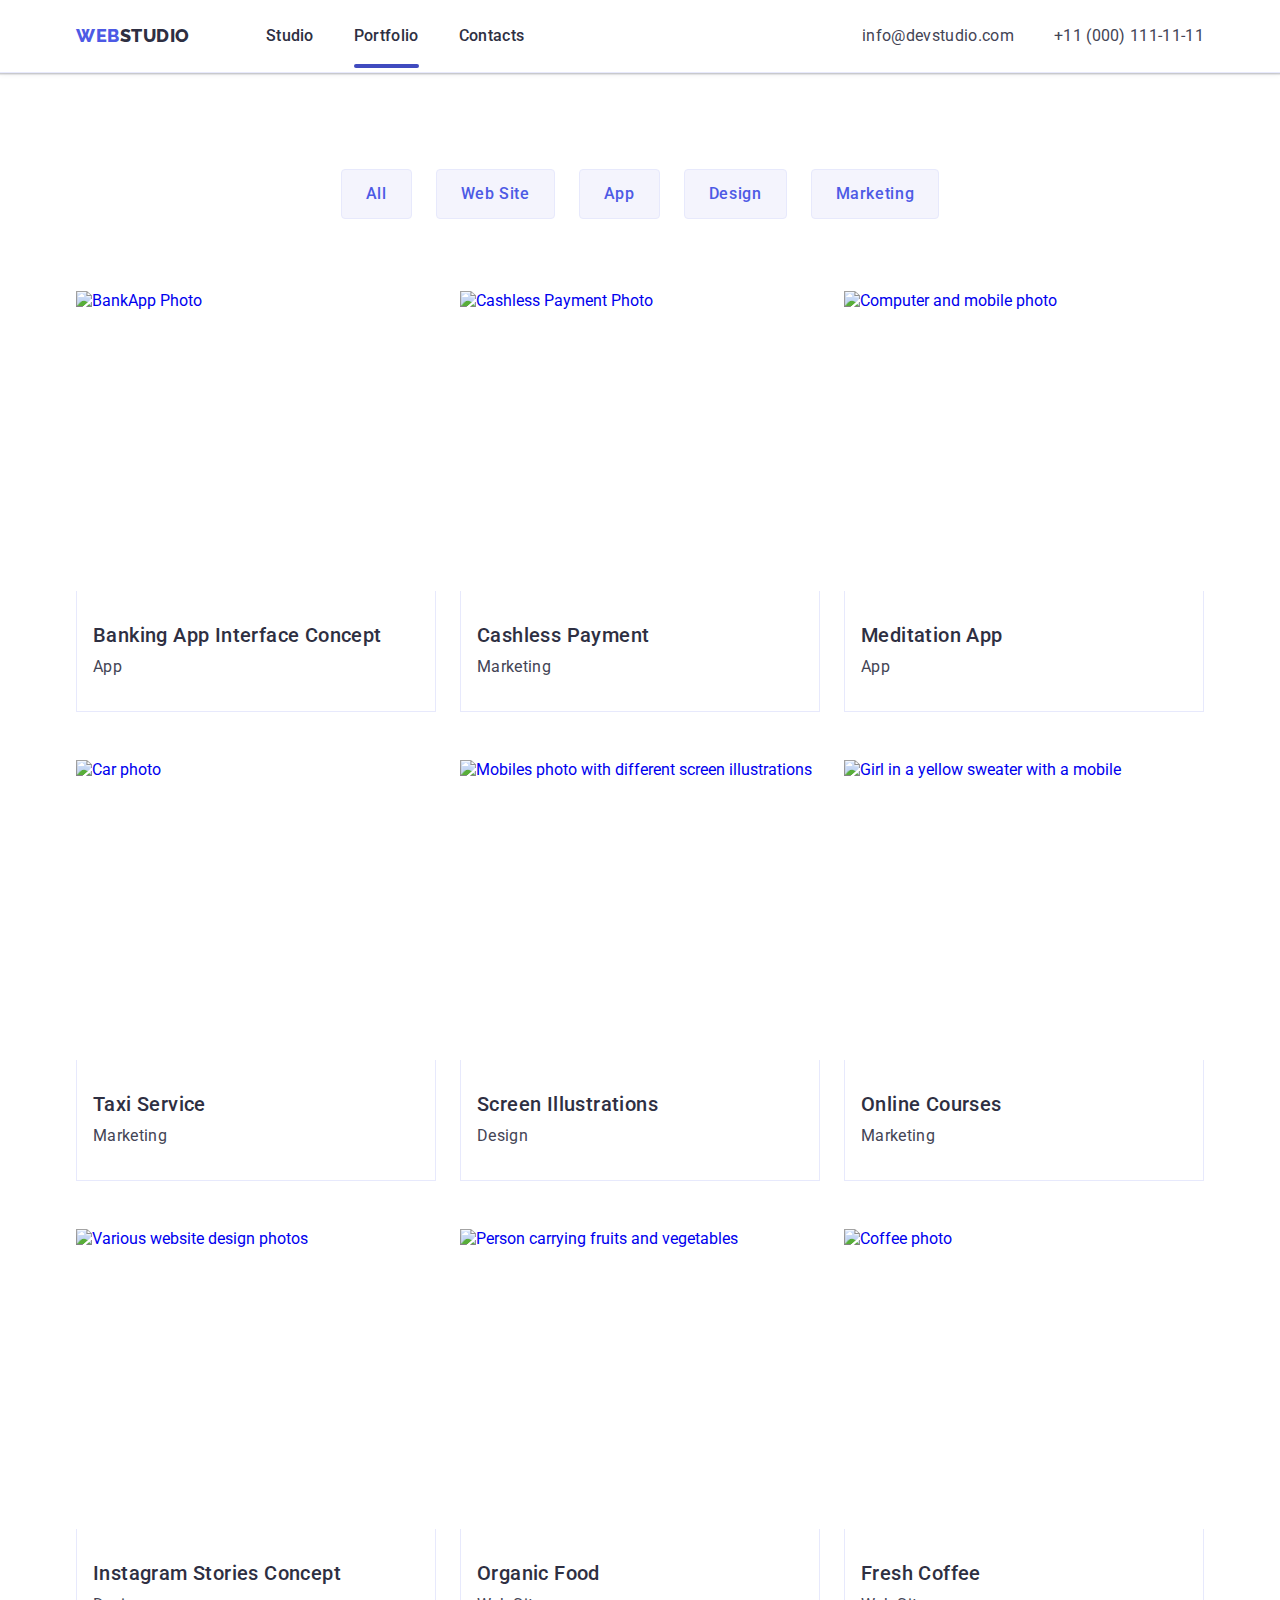
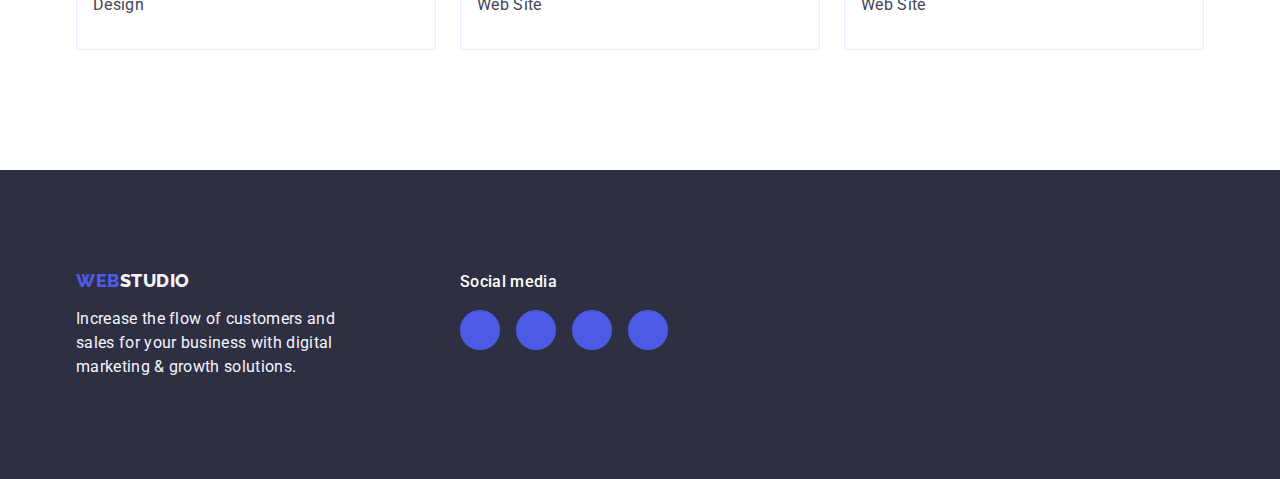
==== portfolio.html @ 37d7ebc1 "index.html" ====
<!DOCTYPE html>
<html lang="en">
<head>
    <meta charset="UTF-8">
    <meta name="viewport" content="width=device-width, initial-scale=1.0">
    <title>zadaniedomowe5</title>

    <link rel="preconnect" href="https://fonts.googleapis.com">
    <link rel="preconnect" href="https://fonts.gstatic.com" crossorigin>
    <link href="https://fonts.googleapis.com/css2?family=Raleway:wght@800&family=Roboto:wght@400;500;700;900&display=swap"
        rel="stylesheet">

    <link
    rel="stylesheet"
    href="https://cdnjs.cloudflare.com/ajax/libs/modern-normalize/2.0.0/modern-normalize.min.css"
    integrity="sha512-4xo8blKMVCiXpTaLzQSLSw3KFOVPWhm/TRtuPVc4WG6kUgjH6J03IBuG7JZPkcWMxJ5huwaBpOpnwYElP/m6wg=="
    crossorigin="anonymous"
    referrerpolicy="no-referrer"
    />

    <link rel="stylesheet" href="./css/styles.css">
</head>

<body>
    <header class="header">
        <div class="container header-container">
            <nav class="nav-container">
                <a href="./index.html" class="logo link">Web<span class="logo-span">Studio</span></a>
                <ul class="nav-links list">
                    <li><a href="./index.html" class="link">Studio</a></li>
                    <li><a href="./portfolio.html" class="link underline">Portfolio</a></li>
                    <li><a href="" class="link">Contacts</a></li>
                </ul>
            </nav>
            <address class="address">
                <ul class="address-links list">
                    <li><a href="mailto:info@devstudio.com" class="link contact">info@devstudio.com</a></li>
                    <li><a href="tel:+110001111111" class="link contact">+11 (000) 111-11-11</a></li>
                </ul>
            </address>
        </div>
    </header>

    <main>
      <section class="portfolio">
        <div class="container">
        <h1 class="visually-hidden">Portfolio</h1>
        <ul class="filters-list list">
            <li>
                <button type="button" class="filter-button cursor">All</button>
            </li>
            <li>
                <button type="button" class="filter-button cursor">Web Site</button>
            </li>
            <li>
                <button type="button" class="filter-button cursor">App</button>
            </li>
            <li>
                <button type="button" class="filter-button cursor">Design</button>
            </li>
            <li>
                <button type="button" class="filter-button cursor">Marketing</button>
            </li>
        </ul>
        <ul class="list list-portfolio">
            <li class="li-portfolio">
                <a href="#" class="link portfolio-style">
                <img src="./images/Portfolio1-bankapp.jpg" alt="BankApp Photo" width="360" height="300">
                <div class="div-portfolio">
                    <h2 class="headerthree">Banking App Interface Concept</h2>
                    <p class="description portfolio-description">App</p>
                </div>
                </a>
            </li>
            <li class="li-portfolio">
                <a href="#" class="link portfolio-style">
                <img src="./images/Portfolio2-cashless.jpg" alt="Cashless Payment Photo" width="360" height="300">
                <div class="div-portfolio">
                    <h2 class="headerthree">Cashless Payment</h2>
                    <p class="description portfolio-description">Marketing</p>
                </div>
                </a>
            </li>
            <li class="li-portfolio">
                <a href="#" class="link portfolio-style">
                <img src="./images/Portfolio3-meditation.jpg" alt="Computer and mobile photo" width="360" height="300">
                <div class="div-portfolio">
                    <h2 class="headerthree">Meditation App</h2>
                    <p class="description portfolio-description">App</p>
                </div>
                </a>
            </li>
            <li class="li-portfolio">
                <a href="#" class="link portfolio-style">
                <img src="./images/Portfolio4-taxi.jpg" alt="Car photo" width="360" height="300">
                <div class="div-portfolio">
                    <h2 class="headerthree">Taxi Service</h2>
                    <p class="description portfolio-description">Marketing</p>
                </div>
                </a>
            </li>
            <li class="li-portfolio">
                <a href="#" class="link portfolio-style">
                <img src="./images/Portfolio5-screen.jpg" alt="Mobiles photo with different screen illustrations" width="360" height="300">
                <div class="div-portfolio">
                    <h2 class="headerthree">Screen Illustrations</h2>
                    <p class="description portfolio-description">Design</p>
                </div>
                </a>
            </li>
            <li class="li-portfolio">
                <a href="#" class="link portfolio-style">
                <img src="./images/Portfolio6-onlinecourses.jpg" alt="Girl in a yellow sweater with a mobile" width="360" height="300">
                <div class="div-portfolio">
                    <h2 class="headerthree">Online Courses</h2>
                    <p class="description portfolio-description">Marketing</p>
                </div>
                </a>
            </li>
            <li class="li-portfolio">
                <a href="#" class="link portfolio-style">
                <img src="./images/Portfolio7-instagram.jpg" alt="Various website design photos" width="360" height="300">
                <div class="div-portfolio">
                    <h2 class="headerthree">Instagram Stories Concept</h2>
                    <p class="description portfolio-description">Design</p>
                </div>
                </a>
            </li>
            <li class="li-portfolio">
                <a href="#" class="link portfolio-style">
                <img src="./images/Portfolio8-organicfood.jpg" alt="Person carrying fruits and vegetables" width="360" height="300">
                <div class="div-portfolio">
                    <h2 class="headerthree">Organic Food</h2>
                    <p class="description portfolio-description">Web Site</p>
                </div>
                </a>
            </li>
            <li class="li-portfolio">
                <a href="#" class="link portfolio-style">
                <img src="./images/Portfolio9-coffee.jpg" alt="Coffee photo" width="360" height="300">
                <div class="div-portfolio">
                    <h2 class="headerthree">Fresh Coffee</h2>
                    <p class="description portfolio-description">Web Site</p>
                </div>
                </a>
            </li>
        </ul>
        </div>
      </section>
    </main>

    <footer class="footer-background">
        <div class="container footer">
    <div class="footertwo">
        <a href="./index.html" class="logo link footer-style">Web<span class="logo-spantwo">Studio</span></a>
        <p class="footer-description">Increase the flow of customers and sales for your business with digital marketing &
            growth solutions.</p>
    </div>
    <div>
        <p class="footer-sm">Social media</p>
        <ul class="list socials-links-footer">
            <li class="li-socials">
                <a href="#" class="socials-icon s-i-footer link">
                    <svg width="24" height="24" class="svg-sm">
                        <use href="./images/icons.svg#icon-instagram-2"></use>
                    </svg>
                </a>
            </li>
            <li class="li-socials">
                <a href="#" class="socials-icon s-i-footer link">
                    <svg width="24" height="24" class="svg-sm">
                        <use href="./images/icons.svg#icon-twitter-1"></use>
                    </svg>
                </a>
            </li>
            <li class="li-socials">
                <a href="#" class="socials-icon s-i-footer link">
                    <svg width="24" height="24" class="svg-sm">
                        <use href="./images/icons.svg#icon-facebook-1"></use>
                    </svg>
                </a>
            </li>
            <li class="li-socials">
                <a href="#" class="socials-icon s-i-footer link">
                    <svg width="24" height="24" class="svg-sm">
                        <use href="./images/icons.svg#icon-linkedin-1"></use>
                    </svg>
                </a>
            </li>
        </ul>
    </div>
    </div>
    </footer>
</body>
</html>
---- css/styles.css ----
:root {
    --primary-brand-color: #4D5AE5;
    --pressed-state-color: #404BBF;
    --dark-color: #2E2F42;
    --success-color: #31D0AA;
    --text-color: #434455;
    --subtle-text-color: #8E8F99;
    --accent-color: #E7E9FC;
    --light-color: #F4F4FD;
    --modal-overlay-color: #2E2F4266;
    --hero-background-color: #2E2F42B2;
    --white-background-color: #FFFFFF;
    --modal-background-color: #FCFCFC;
}

body {
    font-family: "Roboto", sans-serif;
    color: var(--text-color);
    background-color: var(--white-background-color);
}

.nav-links .link {
    color: var(--dark-color);
    font-size: 16px;
    font-weight: 500;
    line-height: 1.5;
    letter-spacing: 0.32px;
    padding: 24px 0;
}

.address-links .link {
    color: var(--text-color);
    font-size: 16px;
    line-height: 1.5;
    letter-spacing: 0.32px;
}

.address-links .link:hover,
.address-links .link:focus,
.address-links .link:active,
.nav-links .link:hover,
.nav-links .link:focus,
.nav-links .link:active {
    color: var(--pressed-state-color)
}

.address {
    font-style: normal;
    padding: 24px 0;
}

.link {
    text-decoration: none;
}

.list {
    list-style: none;
}

.filter-button {
    background-color: var(--light-color);
    color: var(--primary-brand-color);
    font-family: inherit;
    font-size: 16px;
    font-weight: 500;
    line-height: 1.5;
    letter-spacing: 0.64px;
    padding: 12px 24px;
    border: 1px solid var(--accent-color);
    border-radius: 4px;
}

.filter-buttonone {
    background-color: var(--primary-brand-color);
    color: var(--white-background-color);
    font-family: inherit;
    font-size: 16px;
    font-weight: 500;
    line-height: 1.5;
    letter-spacing: 0.64px;
    display: block;
    margin: 0 auto;
    min-width: 169px;
    height: 56px;
    border: none;
    border-radius: 4px;
}

.filter-button:hover,
.filter-button:focus,
.filter-buttonone:hover,
.filter-buttonone:focus {
    background-color: var(--pressed-state-color);
    color: var(--white-background-color);
    border: 1px solid transparent;
}

.cursor {
    cursor: pointer;
}

.logo {
    color: var(--primary-brand-color);
    font-family: "Raleway", sans-serif;
    font-size: 18px;
    font-weight: 800;
    line-height: 1.17;
    letter-spacing: 0.54px;
    text-transform: uppercase;
    margin-right: 76px;
}

.logo-span {
    color: var(--dark-color);
}

.logo-spantwo {
    color: var(--light-color)
}

.title-background {
    background-color: var(--dark-color);
    padding: 188px 0;
    margin: 0 auto;
    background-image: linear-gradient(rgba(46, 47, 66, 0.7),rgba(46, 47, 66, 0.7)), url(../images/people-office.jpg);
    max-width: 1440px;
    background-repeat: no-repeat;
    background-position: center;
    background-size: cover;
}

.title {
    color: var(--white-background-color);
    text-align: center;
    font-size: 56px;
    font-weight: 700;
    line-height: 1.07;
    letter-spacing: 1.12px;
    display: block;
    margin: 0 auto;
    max-width: 496px;
    padding-bottom: 48px;
}

.team-background {
    background-color: var(--light-color);
}

.headertwo {
    color: var(--dark-color);
    text-align: center;
    font-size: 36px;
    font-weight: 700;
    line-height: 1.11;
    letter-spacing: 0.72px;
    text-transform: capitalize;
    margin-bottom: 72px
}

.headerthree {
    color: var(--dark-color);
    font-size: 20px;
    font-weight: 500;
    line-height: 1.2;
    letter-spacing: 0.4px;
    margin-bottom: 8px;
}

.description {
    font-size: 16px;
    line-height: 1.5;
    letter-spacing: 0.32px;
}

.card-background {
    background-color: var(--white-background-color);
    flex-basis: calc((100% - 72px) / 4);
    border-radius: 0px 0px 4px 4px;
}

.footer-description {
    color: var(--light-color);
    font-size: 16px;
    line-height: 1.5;
    letter-spacing: 0.32px;
    width: 264px;
}

.footer-background {
    background-color: var(--dark-color);
    padding: 100px 0;
}

/* 3 */

.header {
    border-bottom: 1px solid var(--accent-color);
    box-shadow: 0px 2px 1px rgba(46, 47, 66, 0.08), 0px 1px 1px rgba(46, 47, 66, 0.16), 0px 1px 6px rgba(46, 47, 66, 0.08);
}

.container {
    width: 1158px;
    margin: 0 auto;
    padding: 0 15px;
}

.header-container {
    display: flex;
    justify-content: space-between;
}

.nav-container {
    display: flex;
    align-items: center;
}

.nav-links,
.address-links {
    display: flex;
    gap: 40px;
}

img {
    display: block;
}

.visually-hidden:not(:focus):not(:active) {
    position: absolute;
    width: 1px;
    height: 1px;
    margin: -1px;
    border: 0;
    padding: 0;
    white-space: nowrap;
    clip-path: inset(100%);
    clip: rect(0 0 0 0);
    overflow: hidden;
}

/* main */

.sectionthree {
    padding: 0 0 120px 0;
}

.sectiontwo,
.sectionfour,
.sectionfive {
    padding: 120px 0;
}

.list-sectiontwo,
.list-sectionthree,
.list-sectionfour,
.list-sectionfive {
    display: flex;
    gap: 24px;
}

.li-sectiontwo {
    flex-basis: calc((100% - 72px) / 4);
}

.li-sectrionthree {
    flex-basis: calc((100% - 3 * 16px) / 3);
}

.worker {
    padding: 32px 0;
}

.worker-headerthree {
    text-align: center;
    margin-bottom: 8px;
}

.worker-description {
    text-align: center;
}

/* portfolio */

.portfolio {
    padding: 96px 0 120px;
}

.filters-list {
    display: flex;
    justify-content: center;
    gap: 24px;
    margin-bottom: 72px;
}

.list-portfolio {
    display: flex;
    flex-wrap: wrap;
    column-gap: 24px;
    row-gap: 48px;
}

.li-portfolio {
    width: calc((100% - 48px) / 3);
}

.div-portfolio {
    padding: 32px 16px;
    border: 1px solid var(--accent-color);
    border-top: none;
}

.footer-style {
    display: inline-block;
    margin-bottom: 16px;
}

* {
    box-sizing: border-box;
    margin: 0;
    padding: 0;
}

/* 4 */

.icon-box {
    background-color: var(--light-color);
    border-radius: 4px;
    display: flex;
    justify-content: center;
    align-items: center;
    width: 264px;
    height: 112px;
    margin-bottom: 8px;
}

.socials-links {
    display: flex;
    gap: 24px;
    margin-top: 8px;
    justify-content: center;
}

.socials-links-footer {
    display: flex;
    gap: 16px;
    margin-top: 8px;
    justify-content: center;
}

.li-socials {
    width: calc((100% - 3 * 24) / 4);
}

.socials-icon {
    background-color: var(--primary-brand-color);
    border-radius: 50%;
    display: flex;
    align-items: center;
    justify-content: center;
    width: 40px;
    height: 40px;
}

.svg-sm {
    fill: var(--light-color);
}

.socials-icon:hover,
.socials-icon:focus {
    background-color: var(--pressed-state-color);
}

.s-i-footer:hover,
.s-i-footer:focus {
    background-color: var(--success-color);
}

.customers-icon {
    display: flex;
    width: 168px;
    height: 88px;
    border: 1px solid var(--subtle-text-color);
    border-radius: 4px;
    justify-content: center;
    align-items: center;
    color: var(--subtle-text-color);
}

.svg {
    fill: currentColor;
}

.customers-icon:hover,
.customers-icon:focus {
    border: 1px solid var(--pressed-state-color);
    color: var(--pressed-state-color)
}

.li-customers {
    width: calc((100% - 5 * 24px) / 6);
}

.footer-sm {
    color: var(--white-background-color);
    font-size: 16px;
    font-weight: 500;
    line-height: 1.5;
    letter-spacing: 0.32px;
    margin-bottom: 16px;
}

.footer {
    display: flex;
    align-items: baseline;
}

.footertwo {
    margin-right: 120px;
}

.portfolio-style {
    display: block;
}

.card-background,
.portfolio-style:hover,
.portfolio-style:focus {
    box-shadow:
    0px 2px 1px 0px rgba(46, 47, 66, 0.08),
    0px 1px 1px 0px rgba(46, 47, 66, 0.16),
    0px 1px 6px 0px rgba(46, 47, 66, 0.08);
}

.filter-button:hover,
.filter-button:focus {
    box-shadow:
    0px 3px 1px rgba(0, 0, 0, 0.1),
    0px 2px 1px rgba(0, 0, 0, 0.08),
    0px 2px 2px rgba(0, 0, 0, 0.12);
}

.portfolio-description {
    color: var(--text-color);
}

/* 4 */

.modal-conteiner {
    position: fixed;
    top: 0;
    left: 0;
    width: 100%;
    height: 100%;
    background-color: rgba(46, 47, 66, 0.40);
    transition: opacity 250ms cubic-bezier(0.4, 0, 0.2, 1), visibility 250ms cubic-bezier(0.4, 0, 0.2, 1);
}

.is-hidden {
    pointer-events: none;
    visibility: hidden;
    opacity: 0;
}

.modal-box {
    position: absolute;
    top: 50%;
    left: 50%;
    transform: translate(-50%, -50%);
    width: 408px;
    height: 584px;
    background: var(--modal-background-color);
    border-radius: 4px;
    box-shadow: 0px 2px 1px 0px rgba(0, 0, 0, 0.20), 0px 1px 3px 0px rgba(0, 0, 0, 0.12), 0px 1px 1px 0px rgba(0, 0, 0, 0.14);
    transition: transform 250ms cubic-bezier(0.4, 0, 0.2, 1);
}

.modal-button {
    position: absolute;
    top: 24px;
    right: 24px;
    display: flex;
    justify-content: center;
    align-items: center;
    width: 24px;
    height: 24px;
    border-radius: 50%;
    background-color: var(--accent-color);
    border: 1px solid rgba(0, 0, 0, 0.10);
    transition: background-color 250ms cubic-bezier(0.4, 0, 0.2, 1), border 250ms cubic-bezier(0.4, 0, 0.2, 1);
}

.modal-button:hover,
.modal-button:focus {
    background-color: var(--pressed-state-color);
    border: none;
    fill: var(--white-background-color);
}

.svg-button {
    transition: fill 250ms cubic-bezier(0.4, 0, 0.2, 1);
}

.underline {
    position: relative;
    transition: color 250ms cubic-bezier(0.4, 0, 0.2, 1);
}

.underline::after {
    position: absolute;
    content: '';
    width: 100%;
    height: 4px;
    border-radius: 2px;
    background-color: var(--pressed-state-color);
    left: 0;
    bottom: 1px;
}

.contact {
    transition: color 250ms cubic-bezier(0.4, 0, 0.2, 1);
}
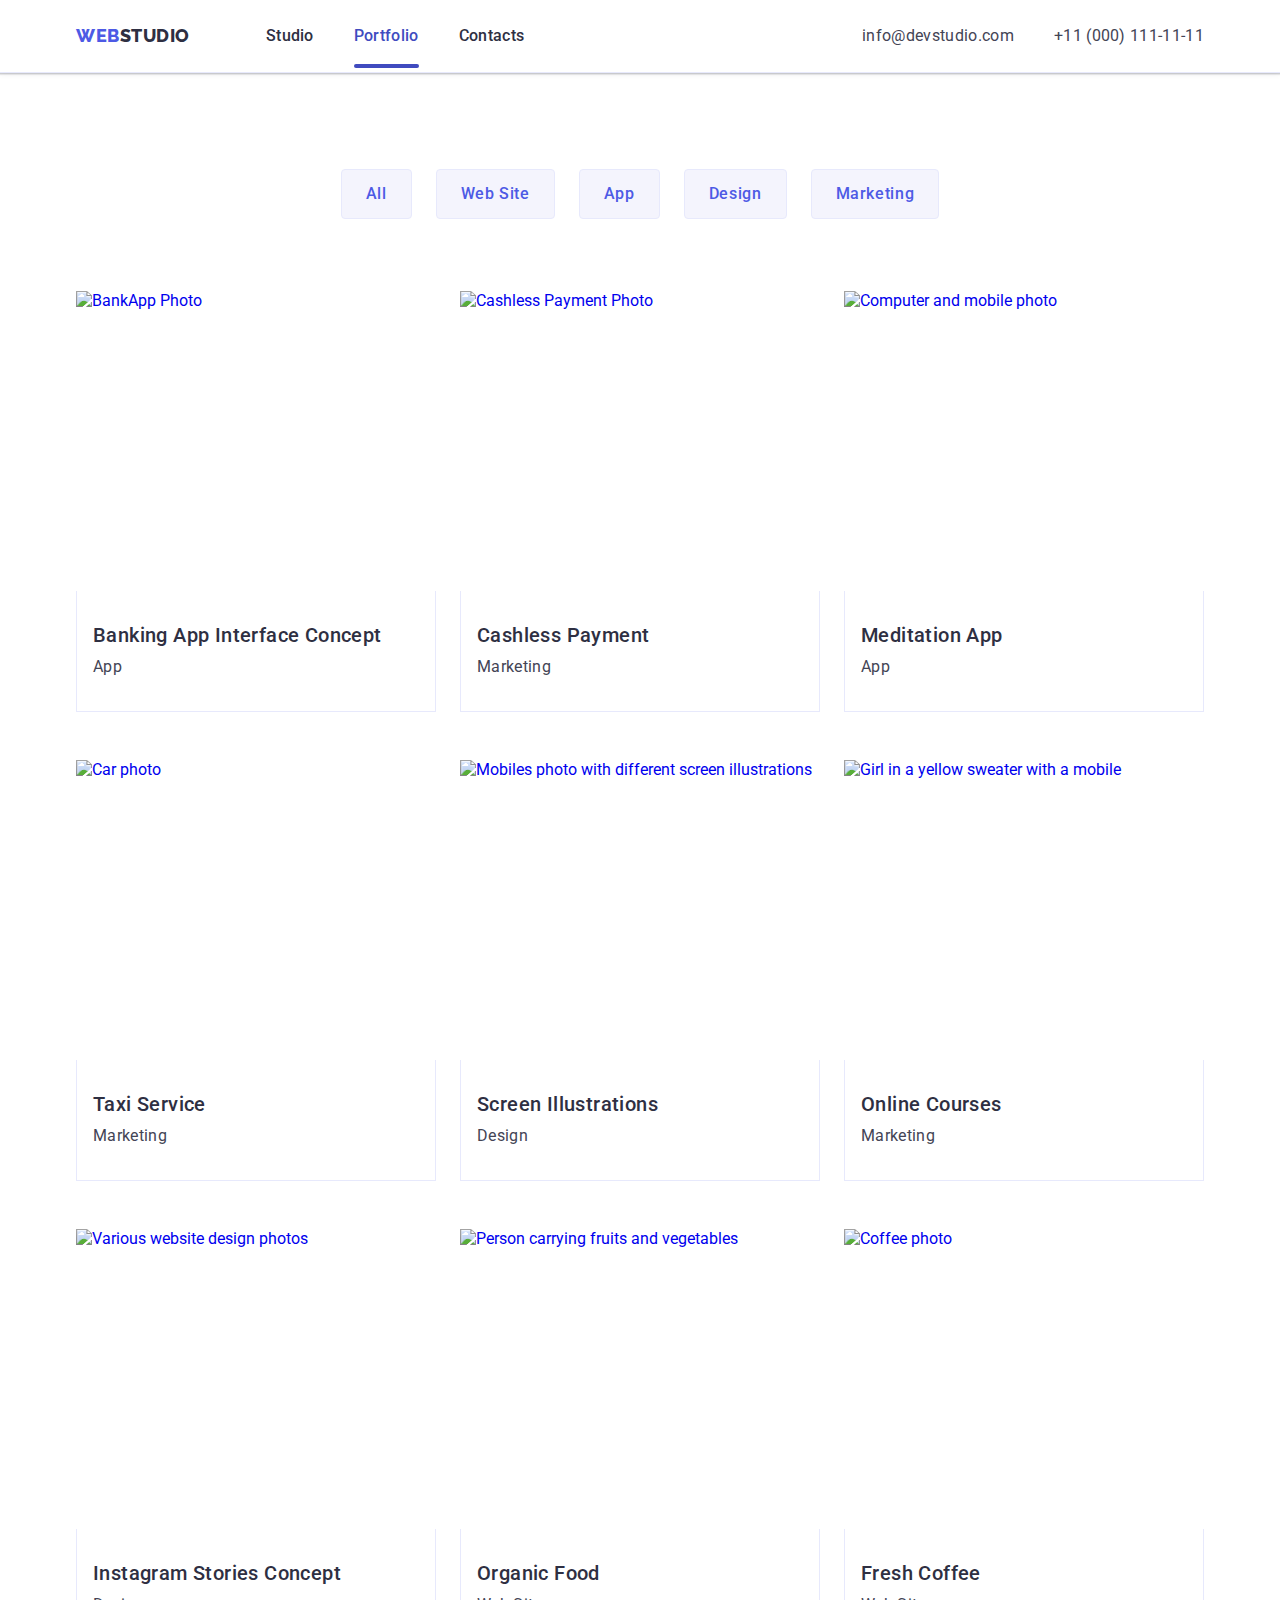
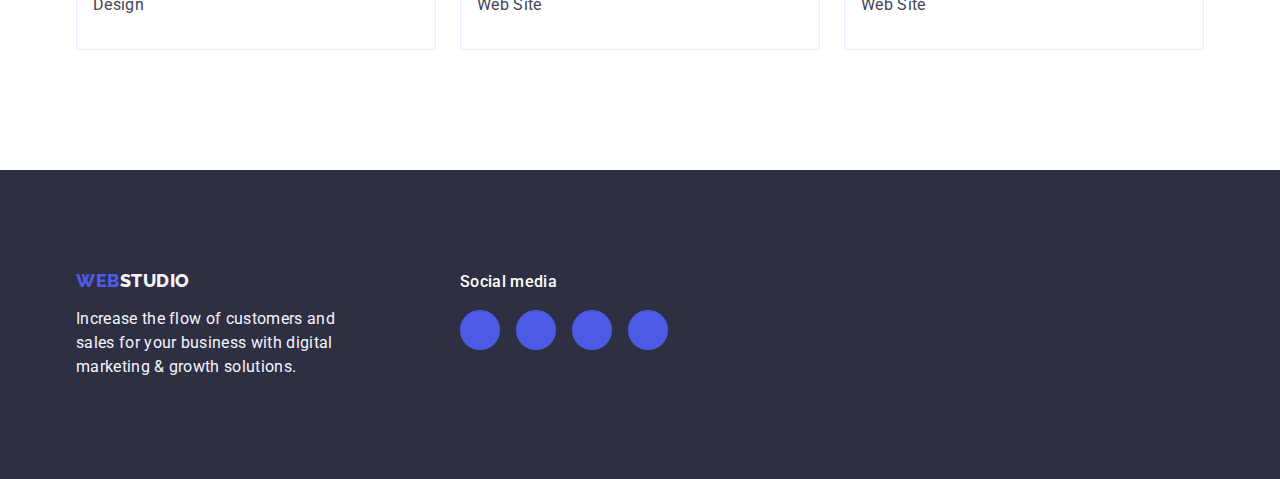
==== commit 7ea2b509: "index.html" ====
--- a/portfolio.html
+++ b/portfolio.html
@@ -34,8 +34,8 @@
             </nav>
             <address class="address">
                 <ul class="address-links list">
-                    <li><a href="mailto:info@devstudio.com" class="link contact">info@devstudio.com</a></li>
-                    <li><a href="tel:+110001111111" class="link contact">+11 (000) 111-11-11</a></li>
+                    <li><a href="mailto:info@devstudio.com" class="link">info@devstudio.com</a></li>
+                    <li><a href="tel:+110001111111" class="link">+11 (000) 111-11-11</a></li>
                 </ul>
             </address>
         </div>
--- a/css/styles.css
+++ b/css/styles.css
@@ -19,13 +19,14 @@
     background-color: var(--white-background-color);
 }
 
-.nav-links .link {
+ .nav-links .link {
     color: var(--dark-color);
     font-size: 16px;
     font-weight: 500;
     line-height: 1.5;
     letter-spacing: 0.32px;
     padding: 24px 0;
+    transition: color 250ms cubic-bezier(0.4, 0, 0.2, 1);
 }
 
 .address-links .link {
@@ -33,6 +34,7 @@
     font-size: 16px;
     line-height: 1.5;
     letter-spacing: 0.32px;
+    transition: color 250ms cubic-bezier(0.4, 0, 0.2, 1);
 }
 
 .address-links .link:hover,
@@ -68,6 +70,8 @@
     padding: 12px 24px;
     border: 1px solid var(--accent-color);
     border-radius: 4px;
+    transition: background-color 250ms cubic-bezier(0.4, 0, 0.2, 1), color 250ms cubic-bezier(0.4, 0, 0.2, 1),
+    box-shadow 250ms cubic-bezier(0.4, 0, 0.2, 1), border 250ms cubic-bezier(0.4, 0, 0.2, 1);
 }
 
 .filter-buttonone {
@@ -84,6 +88,7 @@
     height: 56px;
     border: none;
     border-radius: 4px;
+    transition: background-color 250ms cubic-bezier(0.4, 0, 0.2, 1), color 250ms cubic-bezier(0.4, 0, 0.2, 1);
 }
 
 .filter-button:hover,
@@ -108,6 +113,7 @@
     letter-spacing: 0.54px;
     text-transform: uppercase;
     margin-right: 76px;
+    transition: 250ms cubic-bezier(0.4, 0, 0.2, 1);
 }
 
 .logo-span {
@@ -358,10 +364,12 @@
     justify-content: center;
     width: 40px;
     height: 40px;
+    transition: background-color 250ms cubic-bezier(0.4, 0, 0.2, 1);
 }
 
 .svg-sm {
     fill: var(--light-color);
+    transition: fill 250ms cubic-bezier(0.4, 0, 0.2, 1);
 }
 
 .socials-icon:hover,
@@ -383,10 +391,12 @@
     justify-content: center;
     align-items: center;
     color: var(--subtle-text-color);
+    transition: border 250ms cubic-bezier(0.4, 0, 0.2, 1), color 250ms cubic-bezier(0.4, 0, 0.2, 1);
 }
 
 .svg {
     fill: currentColor;
+    transition: fill 250ms cubic-bezier(0.4, 0, 0.2, 1);
 }
 
 .customers-icon:hover,
@@ -419,6 +429,7 @@
 
 .portfolio-style {
     display: block;
+    transition: box-shadow 250ms cubic-bezier(0.4, 0, 0.2, 1);
 }
 
 .card-background,
@@ -499,8 +510,9 @@
     transition: fill 250ms cubic-bezier(0.4, 0, 0.2, 1);
 }
 
-.underline {
+.nav-links .underline {
     position: relative;
+    color: var(--pressed-state-color);
     transition: color 250ms cubic-bezier(0.4, 0, 0.2, 1);
 }
 
@@ -514,7 +526,3 @@
     left: 0;
     bottom: 1px;
 }
-
-.contact {
-    transition: color 250ms cubic-bezier(0.4, 0, 0.2, 1);
-}